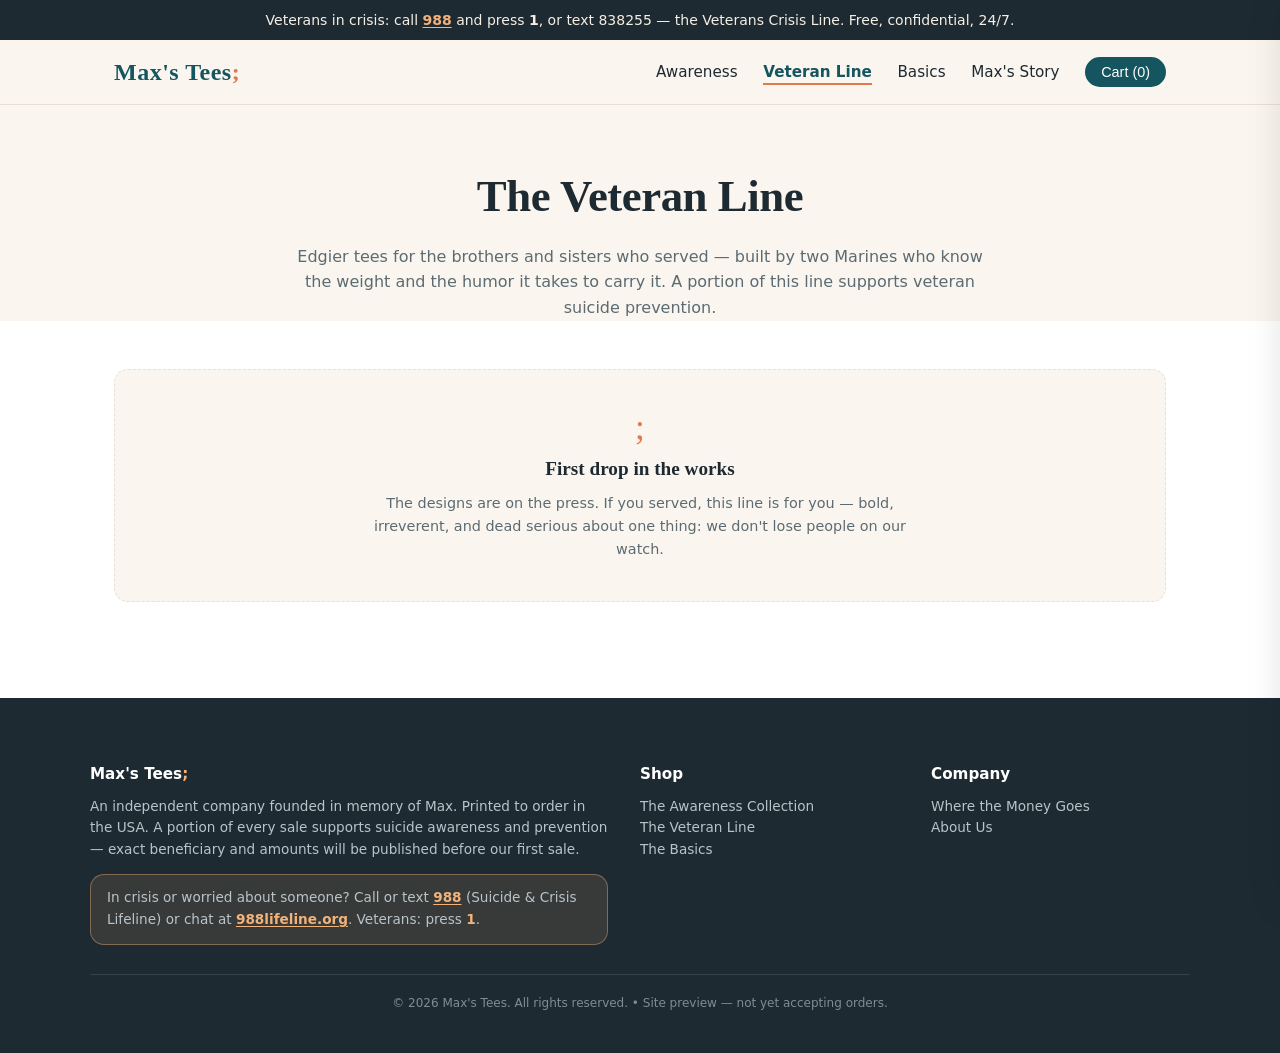
==== veteran-line.html @ 777517b8 "Multi-page restructure: home + three collection pages, shared CSS/JS, persistent cart Co-Authored-By" ====
<!DOCTYPE html>
<html lang="en">
<head>
<meta charset="UTF-8">
<meta name="viewport" content="width=device-width, initial-scale=1.0">
<title>The Veteran Line — Max's Tees</title>
<meta name="description" content="The Veteran Line — edgier tees for those who served, from two Marines. A portion supports veteran suicide prevention.">
<meta name="robots" content="noindex"><!-- remove at launch -->
<link rel="stylesheet" href="assets/style.css">
</head>
<body>

<div class="crisis">Veterans in crisis: call <a href="tel:988">988</a> and press <b>1</b>, or text 838255 — the Veterans Crisis Line. Free, confidential, 24/7.</div>

<header>
  <div class="nav">
    <a class="brand" href="index.html">Max's Tees<span class="semi">;</span></a>
    <nav>
      <ul>
        <li><a href="awareness.html">Awareness</a></li>
        <li><a href="veteran-line.html" aria-current="page">Veteran Line</a></li>
        <li><a href="basics.html">Basics</a></li>
        <li class="hidesm"><a href="index.html#story">Max's Story</a></li>
        <li><button class="cartbtn" onclick="toggleDrawer()">Cart (<span id="cartCount">0</span>)</button></li>
      </ul>
    </nav>
  </div>
</header>

<main>
  <div class="pagehead">
    <h1>The Veteran Line</h1>
    <p>Edgier tees for the brothers and sisters who served — built by two Marines who know the weight and the humor it takes to carry it. A portion of this line supports veteran suicide prevention.</p>
  </div>

  <section class="band white" style="padding-top:3rem">
    <div class="wrap">
      <div class="comingsoon">
        <div class="semi">;</div>
        <h4>First drop in the works</h4>
        <p>The designs are on the press. If you served, this line is for you — bold, irreverent, and dead serious about one thing: we don't lose people on our watch.</p>
      </div>
    </div>
  </section>
</main>

<footer>
  <div class="fwrap">
    <div>
      <h4>Max's Tees<span class="semi">;</span></h4>
      <p>An independent company founded in memory of Max. Printed to order in the USA. A portion of every sale supports suicide awareness and prevention — exact beneficiary and amounts will be published before our first sale.</p>
      <div class="f988">In crisis or worried about someone? Call or text <a href="tel:988">988</a> (Suicide &amp; Crisis Lifeline) or chat at <a href="https://988lifeline.org">988lifeline.org</a>. Veterans: press <b>1</b>.</div>
    </div>
    <div>
      <h4>Shop</h4>
      <p><a href="awareness.html">The Awareness Collection</a></p>
      <p><a href="veteran-line.html">The Veteran Line</a></p>
      <p><a href="basics.html">The Basics</a></p>
    </div>
    <div>
      <h4>Company</h4>
      <p><a href="index.html#mission">Where the Money Goes</a></p>
      <p><a href="index.html#story">About Us</a></p>
    </div>
  </div>
  <div class="copyright">&copy; 2026 Max's Tees. All rights reserved. &bull; Site preview — not yet accepting orders.</div>
</footer>

<div class="scrim" id="scrim" onclick="toggleDrawer()"></div>
<div class="drawer" id="drawer">
  <div class="dhead"><strong>Your Cart</strong><button class="dclose" onclick="toggleDrawer()">&times;</button></div>
  <div class="ditems" id="ditems"><div class="dempty">Your cart is empty — go find a shirt that says something.</div></div>
  <div class="dfoot">
    <div class="subtotal"><span>Subtotal</span><span id="subtotal">$0</span></div>
    <button class="checkout" onclick="toast('Checkout opens at launch — thanks for previewing Max\'s Tees')">Checkout</button>
    <div class="dnote">Preview mode: ordering goes live at launch.</div>
  </div>
</div>

<div class="toast" id="toast"></div>
<script src="assets/site.js"></script>
</body>
</html>
---- assets/style.css ----
:root{
    --cream:#FAF6EF; --cream-deep:#F1EBDF; --ink:#1E2A32; --teal:#14555F;
    --teal-tint:#EAF1F0; --teal-dark:#0E434C; --orange:#E07A4A; --orange-dark:#C96636;
    --card:#FFFFFF; --muted:#5C6B72; --body:#3C4A52; --hairline:#E8E0D2;
    --radius:14px; --radius-pill:999px;
  }
  *{margin:0;padding:0;box-sizing:border-box}
  html{scroll-behavior:smooth}
  body{font-family:"Segoe UI",system-ui,-apple-system,sans-serif;background:var(--cream);color:var(--ink);line-height:1.6}
  h1,h2,h3,.brand{font-family:Georgia,"Times New Roman",serif}
  section{scroll-margin-top:5.5rem}
  .wrap{max-width:1100px;margin:0 auto;padding:0 1.5rem}
  a:focus-visible,button:focus-visible{outline:2px solid var(--teal);outline-offset:3px;border-radius:4px}
  @media(prefers-reduced-motion:reduce){*{transition:none!important;animation:none!important}html{scroll-behavior:auto}}

  .crisis{background:var(--ink);color:#F5EFE4;text-align:center;font-size:.875rem;padding:.55rem 1rem}
  .crisis a{color:#F2B279;font-weight:700;text-decoration:underline;text-underline-offset:2px}

  header{position:sticky;top:0;z-index:50;background:rgba(250,246,239,.92);backdrop-filter:blur(8px);border-bottom:1px solid var(--hairline)}
  .nav{max-width:1100px;margin:0 auto;display:flex;align-items:center;justify-content:space-between;padding:.8rem 1.5rem}
  .brand{font-size:1.5rem;font-weight:700;color:var(--teal);text-decoration:none;letter-spacing:.5px}
  .brand .semi{color:var(--orange);font-weight:900}
  nav ul{display:flex;gap:1.6rem;list-style:none;align-items:center}
  nav a{color:var(--ink);text-decoration:none;font-size:.95rem}
  nav a:hover{color:var(--teal)}
  .cartbtn{background:var(--teal);color:#fff;border:none;border-radius:var(--radius-pill);padding:.45rem 1rem;font-size:.9rem;cursor:pointer;transition:background .2s ease}
  .cartbtn:hover{background:var(--teal-dark)}

  .hero{max-width:1100px;margin:0 auto;padding:5.5rem 1.5rem 4.5rem;display:grid;grid-template-columns:1.2fr 1fr;gap:3rem;align-items:center}
  .kicker{display:inline-block;color:var(--teal);font-size:.8rem;letter-spacing:.12em;text-transform:uppercase;font-weight:600;margin-bottom:1rem}
  .hero h1{font-size:clamp(2.8rem,5.5vw,4rem);line-height:1.08;letter-spacing:-.015em;font-weight:400;margin-bottom:1.4rem}
  .hero h1 em{font-style:normal;border-bottom:3px solid var(--orange)}
  .hero p{color:var(--body);font-size:1.1rem;max-width:34rem;margin-bottom:2rem}
  .ctarow{display:flex;gap:.8rem;flex-wrap:wrap}
  .cta{display:inline-block;background:var(--orange);color:#fff;text-decoration:none;padding:.8rem 1.7rem;border-radius:var(--radius-pill);font-weight:600;transition:background .2s ease,transform .2s ease,box-shadow .2s ease}
  .cta:hover{background:var(--orange-dark);transform:translateY(-1px);box-shadow:0 6px 16px rgba(224,122,74,.35)}
  .cta.ghost{background:transparent;color:var(--teal);border:1.5px solid var(--teal);font-weight:600}
  .cta.ghost:hover{background:var(--teal-tint);box-shadow:none}
  .founders{border-top:1px solid var(--hairline);padding-top:1.2rem;margin-top:2rem;max-width:34rem}
  .founders .vf{display:block;font-size:.75rem;letter-spacing:.12em;text-transform:uppercase;font-weight:700;color:var(--teal);margin-bottom:.2rem}
  .founders span:last-child{font-size:.9rem;color:var(--muted)}

  .herostage{position:relative;text-align:center;padding:2rem 0}
  .herostage .halo{position:absolute;inset:0;margin:auto;width:min(340px,90%);aspect-ratio:1;border-radius:50%;background:radial-gradient(circle,var(--teal-tint) 0%,rgba(234,241,240,0) 70%)}
  .herostage .halo::after{content:";";position:absolute;font-family:Georgia,serif;font-size:22rem;color:rgba(20,85,95,.06);top:-4rem;right:-2rem;line-height:1}
  .herostage img{position:relative;width:100%;max-width:340px;filter:drop-shadow(0 20px 18px rgba(30,42,50,.18))}
  .herostage .cap{position:relative;font-size:.85rem;color:var(--muted);margin-top:1rem}
  .herostage .cap b{color:var(--ink)}

  .band{padding:6rem 0}
  .band.white{background:#FFFFFF}
  .band.teal{background:var(--teal);color:#F2F7F6}
  .sechead{text-align:center;margin-bottom:3.5rem}
  .sechead h2{font-size:clamp(1.9rem,3vw,2.6rem);letter-spacing:-.01em;color:var(--ink)}
  .sechead p{color:var(--muted);max-width:40rem;margin:.6rem auto 0}
  .band.teal .sechead h2{color:#fff}
  .band.teal .sechead p{color:#CDE0DE;font-family:Georgia,serif;font-style:italic;font-size:1.15rem}

  .grid{display:grid;grid-template-columns:repeat(3,1fr);gap:2.5rem}
  .product{background:var(--card);border-radius:var(--radius);overflow:hidden;border:1px solid var(--hairline);box-shadow:0 1px 3px rgba(30,42,50,.05);display:flex;flex-direction:column;transition:box-shadow .3s ease,border-color .3s ease}
  .product:hover{border-color:#D8CFBC;box-shadow:0 12px 32px rgba(30,42,50,.10)}
  .art{position:relative;background:#fff;aspect-ratio:1/1;overflow:hidden;border-bottom:1px solid var(--hairline)}
  .art img{width:100%;height:100%;object-fit:cover;transition:transform .35s ease}
  .product:hover .art img{transform:scale(1.05)}
  .give{position:absolute;top:.9rem;left:.9rem;background:rgba(255,255,255,.85);backdrop-filter:blur(4px);padding:.25rem .7rem;border-radius:var(--radius-pill);font-size:.7rem;color:var(--teal);letter-spacing:.12em;text-transform:uppercase;font-weight:600}
  .pbody{padding:1.4rem 1.5rem 1.6rem;display:flex;flex-direction:column;gap:.6rem;flex:1}
  .pname{font-family:Georgia,serif;font-weight:700;font-size:1.15rem}
  .pdesc{font-size:.85rem;line-height:1.5;color:var(--muted);flex:1}
  .prow{display:flex;align-items:center;justify-content:space-between;margin-top:.5rem}
  .price{font-weight:600;color:var(--ink);font-size:1rem;font-variant-numeric:tabular-nums}
  .add{background:none;color:var(--ink);border:1.5px solid var(--ink);border-radius:var(--radius-pill);padding:.45rem 1.1rem;cursor:pointer;font-size:.85rem;font-weight:600;transition:all .2s ease}
  .add:hover{background:var(--ink);color:#fff}

  .catpills{display:flex;gap:.7rem;justify-content:center;flex-wrap:wrap;margin:-2rem 0 3rem}
  .catpills a{border:1.5px solid var(--hairline);border-radius:var(--radius-pill);padding:.45rem 1.2rem;text-decoration:none;color:var(--ink);font-size:.9rem;font-weight:600;transition:all .2s ease}
  .catpills a:hover{border-color:var(--teal);color:var(--teal);background:var(--teal-tint)}
  .colhead{margin:4rem 0 1.8rem;scroll-margin-top:6rem}
  .colhead:first-of-type{margin-top:0}
  .colhead h3{font-family:Georgia,serif;font-size:1.6rem;color:var(--ink)}
  .colhead p{color:var(--muted);font-size:.95rem;margin-top:.2rem;max-width:44rem}
  .comingsoon{border:1.5px dashed var(--hairline);border-radius:var(--radius);padding:2.5rem 2rem;text-align:center;background:var(--cream)}
  .comingsoon .semi{font-family:Georgia,serif;font-size:2.2rem;color:var(--orange);line-height:1}
  .comingsoon h4{font-family:Georgia,serif;font-size:1.2rem;margin:.6rem 0 .4rem}
  .comingsoon p{color:var(--muted);font-size:.9rem;max-width:34rem;margin:0 auto}
  .stats{display:grid;grid-template-columns:repeat(3,1fr);gap:1.5rem;text-align:center;margin-bottom:3.5rem}
  .stat .num{font-family:Georgia,serif;font-size:2.6rem;color:#F2B279;line-height:1.1}
  .stat .lab{font-size:.85rem;color:#CDE0DE;max-width:16rem;margin:.4rem auto 0}
  .mcards{display:grid;grid-template-columns:repeat(auto-fit,minmax(240px,1fr));gap:1.5rem}
  .mcard{background:rgba(255,255,255,.08);border:1px solid rgba(255,255,255,.12);border-radius:var(--radius);padding:1.8rem}
  .mcard h3{font-family:Georgia,serif;font-size:1.15rem;margin-bottom:.6rem;color:#fff}
  .mcard h3::before{content:"; ";color:#F2B279}
  .mcard p{font-size:.9rem;color:#DCE9E7}

  .story{display:grid;grid-template-columns:1fr 1.4fr;gap:3rem;align-items:center}
  .memorial{text-align:center}
  .memorial .semiBig{font-size:9rem;color:var(--orange);font-family:Georgia,serif;line-height:.9}
  .memorial p{font-family:Georgia,serif;font-style:italic;font-size:1.05rem;color:var(--ink);max-width:16rem;margin:1.2rem auto 0;border-top:1px solid var(--hairline);padding-top:1.2rem}
  .story h2{color:var(--ink);font-size:clamp(1.8rem,2.6vw,2.4rem);letter-spacing:-.01em;margin-bottom:1.2rem}
  .story p{color:var(--body);font-size:1.05rem;line-height:1.75;max-width:56ch;margin-bottom:1rem}
  .story p.lede{font-size:1.15rem}
  .story .sig{font-family:Georgia,serif;font-style:italic;color:var(--teal)}

  footer{background:var(--ink);color:#B9C4C9;padding:4rem 1.5rem 2.5rem}
  .fwrap{max-width:1100px;margin:0 auto;display:grid;grid-template-columns:2fr 1fr 1fr;gap:2rem}
  footer h4{color:#fff;margin-bottom:.6rem;font-size:.95rem}
  footer h4 .semi{color:#F2B279}
  footer p,footer a{font-size:.85rem;color:#B9C4C9;text-decoration:none}
  footer a:hover{color:#fff}
  .f988{background:rgba(242,178,121,.12);border:1px solid rgba(242,178,121,.4);border-radius:var(--radius);padding:.8rem 1rem;margin-top:.8rem;font-size:.85rem}
  .f988 b{color:#F2B279}
  .f988 a{color:#F2B279;font-weight:700;text-decoration:underline;text-underline-offset:2px}
  .copyright{max-width:1100px;margin:1.8rem auto 0;padding-top:1.2rem;border-top:1px solid #33424B;font-size:.75rem;color:#7E8D94;text-align:center}

  .scrim{position:fixed;inset:0;background:rgba(30,42,50,.35);opacity:0;pointer-events:none;transition:opacity .25s ease;z-index:90}
  .scrim.show{opacity:1;pointer-events:auto}
  .drawer{position:fixed;top:0;right:-380px;width:360px;max-width:92vw;height:100vh;background:#fff;box-shadow:-10px 0 40px rgba(0,0,0,.18);z-index:100;transition:right .25s ease;display:flex;flex-direction:column}
  .drawer.open{right:0}
  .dhead{display:flex;justify-content:space-between;align-items:center;padding:1rem 1.5rem;border-bottom:1px solid #EEE}
  .dclose{background:none;border:none;font-size:1.3rem;cursor:pointer;color:var(--muted)}
  .ditems{flex:1;overflow-y:auto;padding:1rem 1.5rem}
  .ditem{display:flex;justify-content:space-between;gap:.6rem;padding:.6rem 0;border-bottom:1px dashed var(--hairline);font-size:.9rem}
  .ditem .qty{color:var(--muted)}
  .dempty{color:var(--muted);font-size:.9rem;text-align:center;margin-top:2rem}
  .dfoot{padding:1rem 1.5rem;border-top:1px solid #EEE}
  .subtotal{display:flex;justify-content:space-between;font-weight:700;margin-bottom:.8rem;font-variant-numeric:tabular-nums}
  .checkout{width:100%;background:var(--orange);color:#fff;border:none;border-radius:var(--radius-pill);padding:.8rem;font-weight:600;cursor:pointer;transition:background .2s ease}
  .checkout:hover{background:var(--orange-dark)}
  .dnote{font-size:.75rem;color:var(--muted);text-align:center;margin-top:.6rem}

  .toast{position:fixed;bottom:1.5rem;left:50%;transform:translateX(-50%) translateY(20px);background:var(--ink);color:#fff;padding:.7rem 1.4rem;border-radius:var(--radius-pill);font-size:.9rem;opacity:0;pointer-events:none;transition:all .25s ease;z-index:120}
  .toast.show{opacity:1;transform:translateX(-50%) translateY(0)}

  @media(max-width:900px){
    .grid{grid-template-columns:repeat(2,1fr);gap:1.5rem}
  }
  @media(max-width:820px){
    .hero{grid-template-columns:1fr;padding-top:3rem;gap:2rem}
    .story{grid-template-columns:1fr}
    .memorial .semiBig{font-size:6rem}
    .fwrap{grid-template-columns:1fr}
    .stats{grid-template-columns:1fr;gap:1rem}
    nav ul{gap:1rem}
    nav ul li.hidesm{display:none}
    .band{padding:4rem 0}
  }
  @media(max-width:560px){
    .grid{grid-template-columns:1fr}
  }

  /* multi-page additions */
  nav a[aria-current="page"]{color:var(--teal);font-weight:700;border-bottom:2px solid var(--orange);padding-bottom:2px}
  .cattiles{display:grid;grid-template-columns:repeat(3,1fr);gap:2rem}
  .cattile{display:block;background:#fff;border:1px solid var(--hairline);border-radius:var(--radius);overflow:hidden;text-decoration:none;color:var(--ink);box-shadow:0 1px 3px rgba(30,42,50,.05);transition:box-shadow .3s ease,border-color .3s ease}
  .cattile:hover{border-color:#D8CFBC;box-shadow:0 12px 32px rgba(30,42,50,.10)}
  .cattile img{width:100%;aspect-ratio:1;object-fit:cover;transition:transform .35s ease}
  .cattile:hover img{transform:scale(1.04)}
  .ct-body{padding:1.2rem 1.4rem 1.5rem}
  .ct-body h3{font-family:Georgia,serif;font-size:1.3rem}
  .ct-body p{color:var(--muted);font-size:.9rem;margin:.3rem 0 .8rem}
  .ct-body span{color:var(--teal);font-weight:600;font-size:.9rem}
  .pagehead{max-width:1100px;margin:0 auto;padding:3.5rem 1.5rem 0;text-align:center}
  .pagehead h1{font-size:clamp(2rem,3.5vw,2.8rem);letter-spacing:-.01em;color:var(--ink)}
  .pagehead p{color:var(--muted);max-width:44rem;margin:.7rem auto 0}
  @media(max-width:820px){.cattiles{grid-template-columns:1fr}}
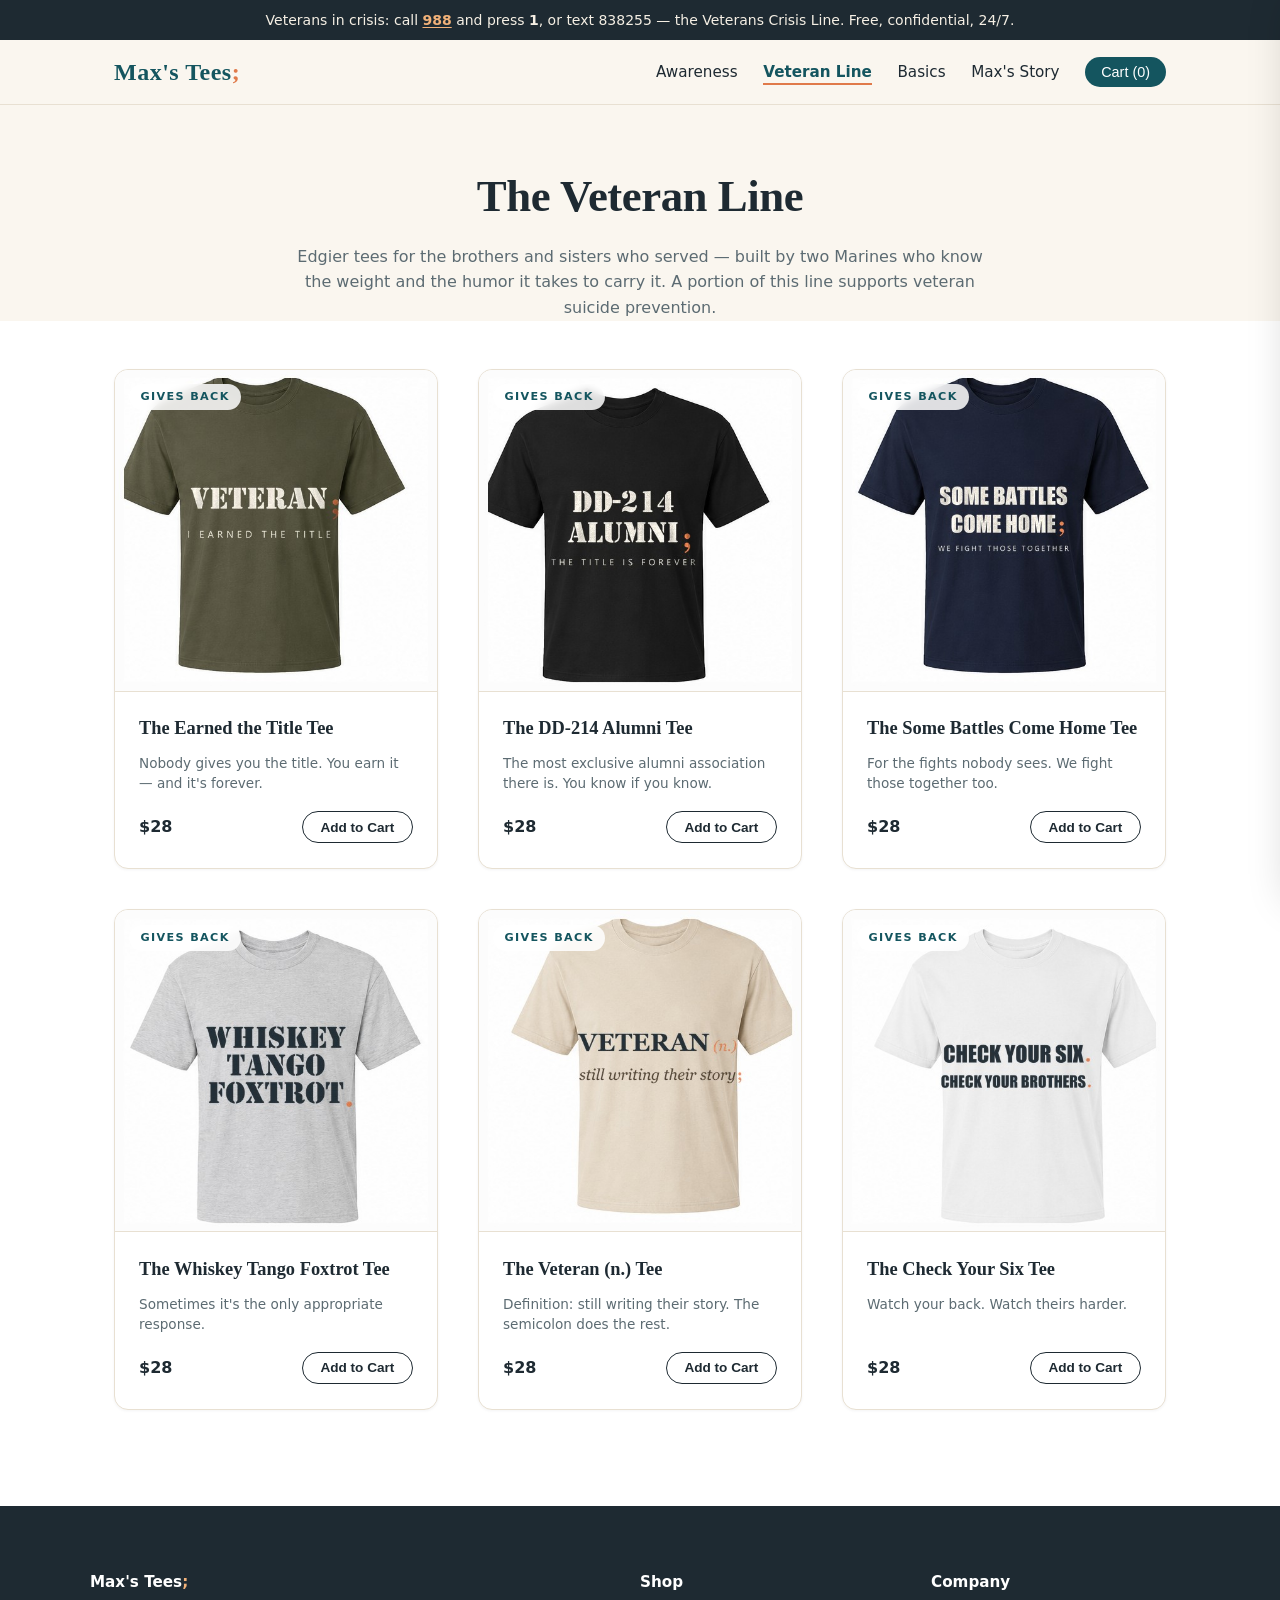
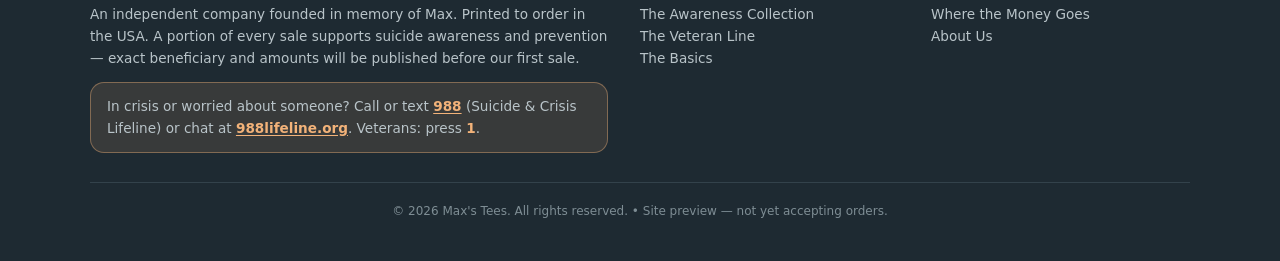
==== commit 2c11356c: "Veteran Line first drop: six placeholder mockups (VetFriends-informed themes) on Jeff's blank shirts" ====
--- a/veteran-line.html
+++ b/veteran-line.html
@@ -35,10 +35,62 @@
 
   <section class="band white" style="padding-top:3rem">
     <div class="wrap">
-      <div class="comingsoon">
-        <div class="semi">;</div>
-        <h4>First drop in the works</h4>
-        <p>The designs are on the press. If you served, this line is for you — bold, irreverent, and dead serious about one thing: we don't lose people on our watch.</p>
+      <div class="grid">
+
+        <div class="product">
+          <div class="art"><span class="give">Gives back</span><img src="img/vet-earned-title.jpg" alt="Military green tee with VETERAN; in stencil and I EARNED THE TITLE beneath"></div>
+          <div class="pbody">
+            <div class="pname">The Earned the Title Tee</div>
+            <div class="pdesc">Nobody gives you the title. You earn it — and it's forever.</div>
+            <div class="prow"><span class="price">$28</span><button class="add" onclick="addToCart('The Earned the Title Tee',28)">Add to Cart</button></div>
+          </div>
+        </div>
+
+        <div class="product">
+          <div class="art"><span class="give">Gives back</span><img src="img/vet-dd214.jpg" alt="Black tee with DD-214 ALUMNI; in stencil and THE TITLE IS FOREVER beneath"></div>
+          <div class="pbody">
+            <div class="pname">The DD-214 Alumni Tee</div>
+            <div class="pdesc">The most exclusive alumni association there is. You know if you know.</div>
+            <div class="prow"><span class="price">$28</span><button class="add" onclick="addToCart('The DD-214 Alumni Tee',28)">Add to Cart</button></div>
+          </div>
+        </div>
+
+        <div class="product">
+          <div class="art"><span class="give">Gives back</span><img src="img/vet-battles-home.jpg" alt="Navy tee with SOME BATTLES COME HOME; and WE FIGHT THOSE TOGETHER beneath"></div>
+          <div class="pbody">
+            <div class="pname">The Some Battles Come Home Tee</div>
+            <div class="pdesc">For the fights nobody sees. We fight those together too.</div>
+            <div class="prow"><span class="price">$28</span><button class="add" onclick="addToCart('The Some Battles Come Home Tee',28)">Add to Cart</button></div>
+          </div>
+        </div>
+
+        <div class="product">
+          <div class="art"><span class="give">Gives back</span><img src="img/vet-wtf.jpg" alt="Heather gray tee with WHISKEY TANGO FOXTROT stacked in stencil"></div>
+          <div class="pbody">
+            <div class="pname">The Whiskey Tango Foxtrot Tee</div>
+            <div class="pdesc">Sometimes it's the only appropriate response.</div>
+            <div class="prow"><span class="price">$28</span><button class="add" onclick="addToCart('The Whiskey Tango Foxtrot Tee',28)">Add to Cart</button></div>
+          </div>
+        </div>
+
+        <div class="product">
+          <div class="art"><span class="give">Gives back</span><img src="img/vet-definition.jpg" alt="Sand tee with VETERAN (n.) and still writing their story; in serif"></div>
+          <div class="pbody">
+            <div class="pname">The Veteran (n.) Tee</div>
+            <div class="pdesc">Definition: still writing their story. The semicolon does the rest.</div>
+            <div class="prow"><span class="price">$28</span><button class="add" onclick="addToCart('The Veteran (n.) Tee',28)">Add to Cart</button></div>
+          </div>
+        </div>
+
+        <div class="product">
+          <div class="art"><span class="give">Gives back</span><img src="img/vet-check-your-six.jpg" alt="White tee with CHECK YOUR SIX. CHECK YOUR BROTHERS. in bold"></div>
+          <div class="pbody">
+            <div class="pname">The Check Your Six Tee</div>
+            <div class="pdesc">Watch your back. Watch theirs harder.</div>
+            <div class="prow"><span class="price">$28</span><button class="add" onclick="addToCart('The Check Your Six Tee',28)">Add to Cart</button></div>
+          </div>
+        </div>
+
       </div>
     </div>
   </section>
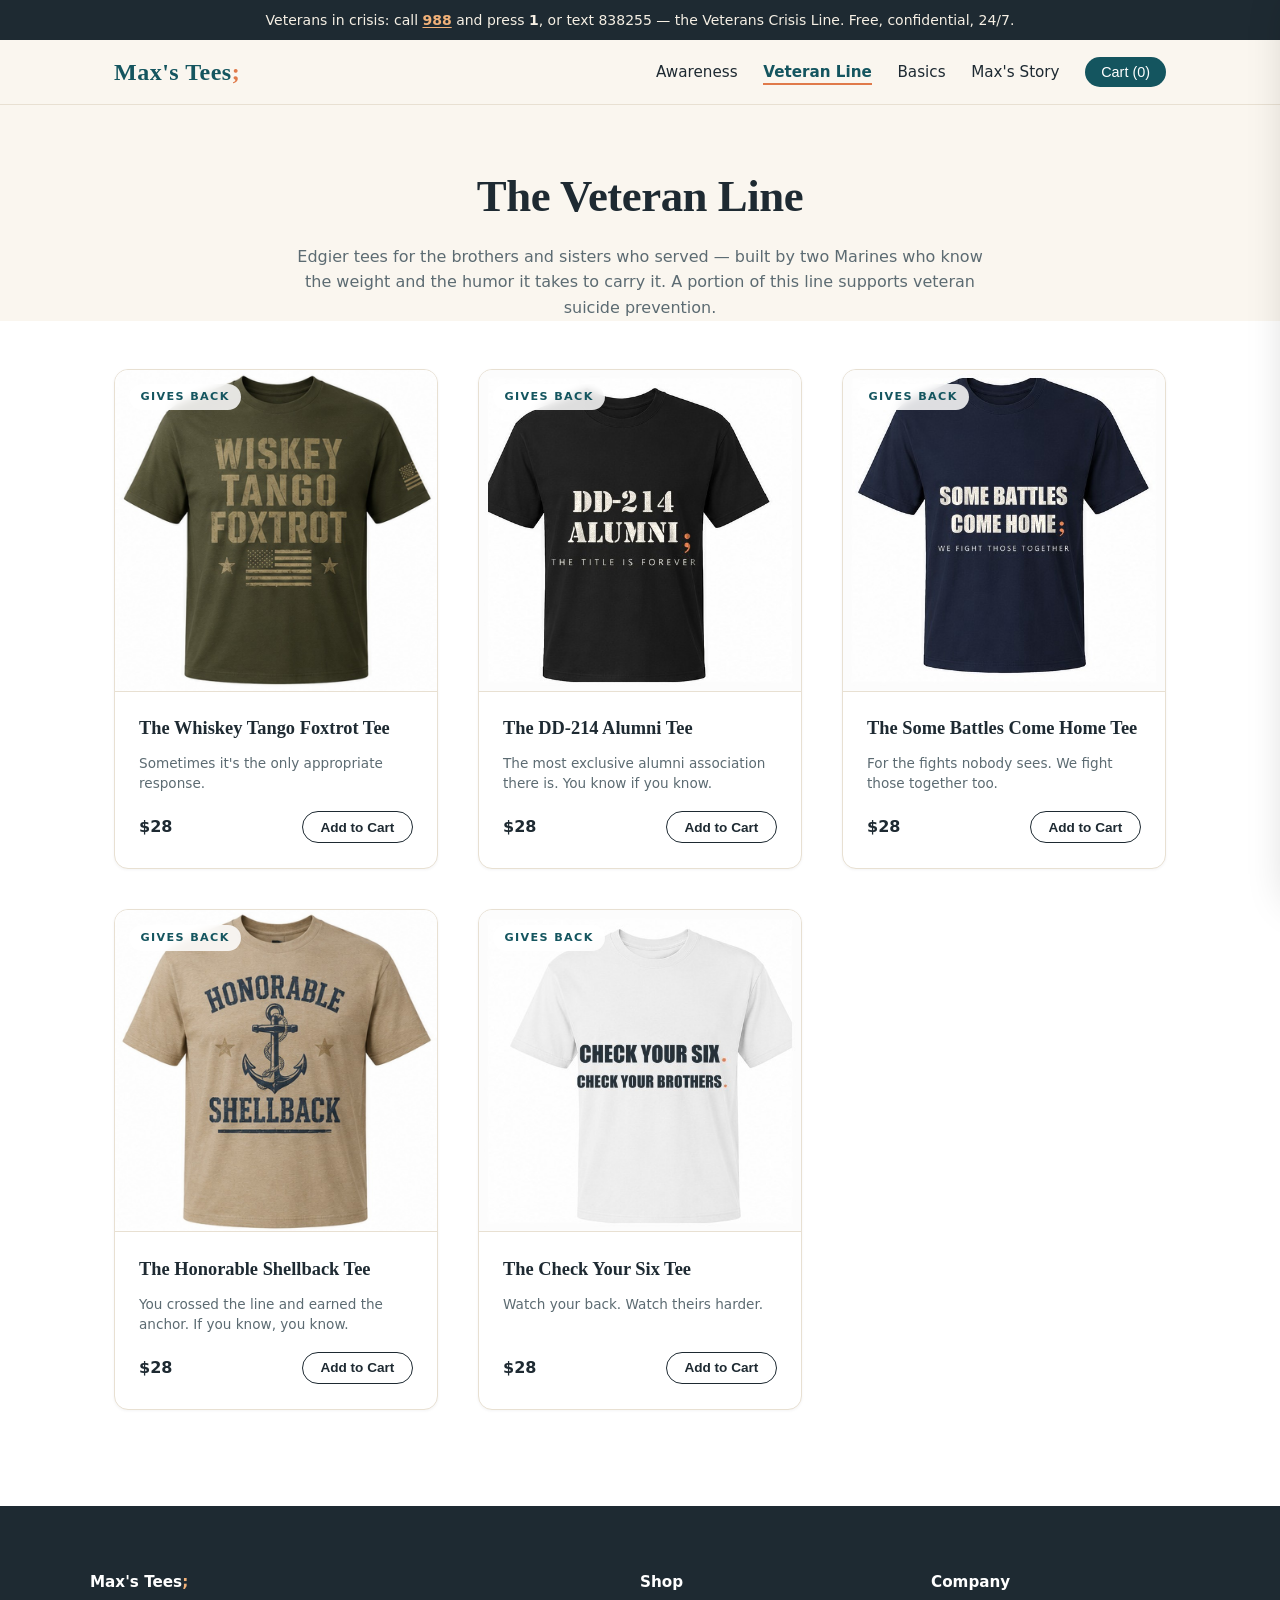
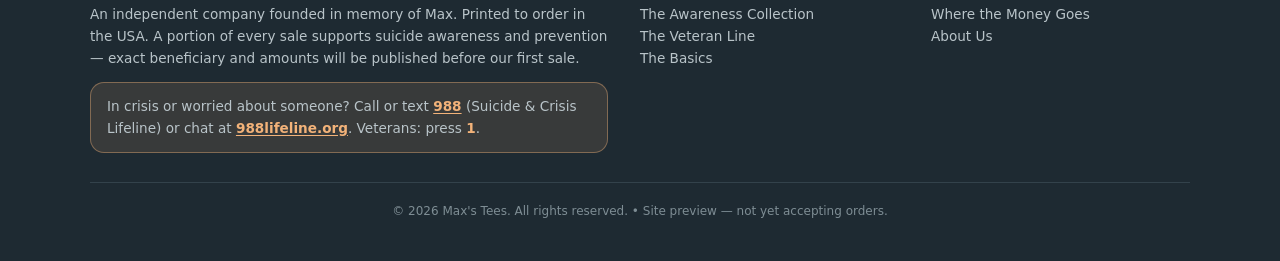
==== commit 01677c5d: "Veteran Line: Jeff's WTF art replaces Earned the Title (gray WTF retired), Shellback replaces Vetera" ====
--- a/veteran-line.html
+++ b/veteran-line.html
@@ -38,11 +38,11 @@
       <div class="grid">
 
         <div class="product">
-          <div class="art"><span class="give">Gives back</span><img src="img/vet-earned-title.jpg" alt="Military green tee with VETERAN; in stencil and I EARNED THE TITLE beneath"></div>
+          <div class="art"><span class="give">Gives back</span><img src="img/vet-wtf.jpg" alt="Military green tee with WHISKEY TANGO FOXTROT in stencil over an American flag with stars, flag on sleeve"></div>
           <div class="pbody">
-            <div class="pname">The Earned the Title Tee</div>
-            <div class="pdesc">Nobody gives you the title. You earn it — and it's forever.</div>
-            <div class="prow"><span class="price">$28</span><button class="add" onclick="addToCart('The Earned the Title Tee',28)">Add to Cart</button></div>
+            <div class="pname">The Whiskey Tango Foxtrot Tee</div>
+            <div class="pdesc">Sometimes it's the only appropriate response.</div>
+            <div class="prow"><span class="price">$28</span><button class="add" onclick="addToCart('The Whiskey Tango Foxtrot Tee',28)">Add to Cart</button></div>
           </div>
         </div>
 
@@ -65,20 +65,11 @@
         </div>
 
         <div class="product">
-          <div class="art"><span class="give">Gives back</span><img src="img/vet-wtf.jpg" alt="Heather gray tee with WHISKEY TANGO FOXTROT stacked in stencil"></div>
+          <div class="art"><span class="give">Gives back</span><img src="img/vet-shellback.jpg" alt="Sand tee with HONORABLE SHELLBACK in vintage lettering around an anchor and sea serpent"></div>
           <div class="pbody">
-            <div class="pname">The Whiskey Tango Foxtrot Tee</div>
-            <div class="pdesc">Sometimes it's the only appropriate response.</div>
-            <div class="prow"><span class="price">$28</span><button class="add" onclick="addToCart('The Whiskey Tango Foxtrot Tee',28)">Add to Cart</button></div>
-          </div>
-        </div>
-
-        <div class="product">
-          <div class="art"><span class="give">Gives back</span><img src="img/vet-definition.jpg" alt="Sand tee with VETERAN (n.) and still writing their story; in serif"></div>
-          <div class="pbody">
-            <div class="pname">The Veteran (n.) Tee</div>
-            <div class="pdesc">Definition: still writing their story. The semicolon does the rest.</div>
-            <div class="prow"><span class="price">$28</span><button class="add" onclick="addToCart('The Veteran (n.) Tee',28)">Add to Cart</button></div>
+            <div class="pname">The Honorable Shellback Tee</div>
+            <div class="pdesc">You crossed the line and earned the anchor. If you know, you know.</div>
+            <div class="prow"><span class="price">$28</span><button class="add" onclick="addToCart('The Honorable Shellback Tee',28)">Add to Cart</button></div>
           </div>
         </div>
 
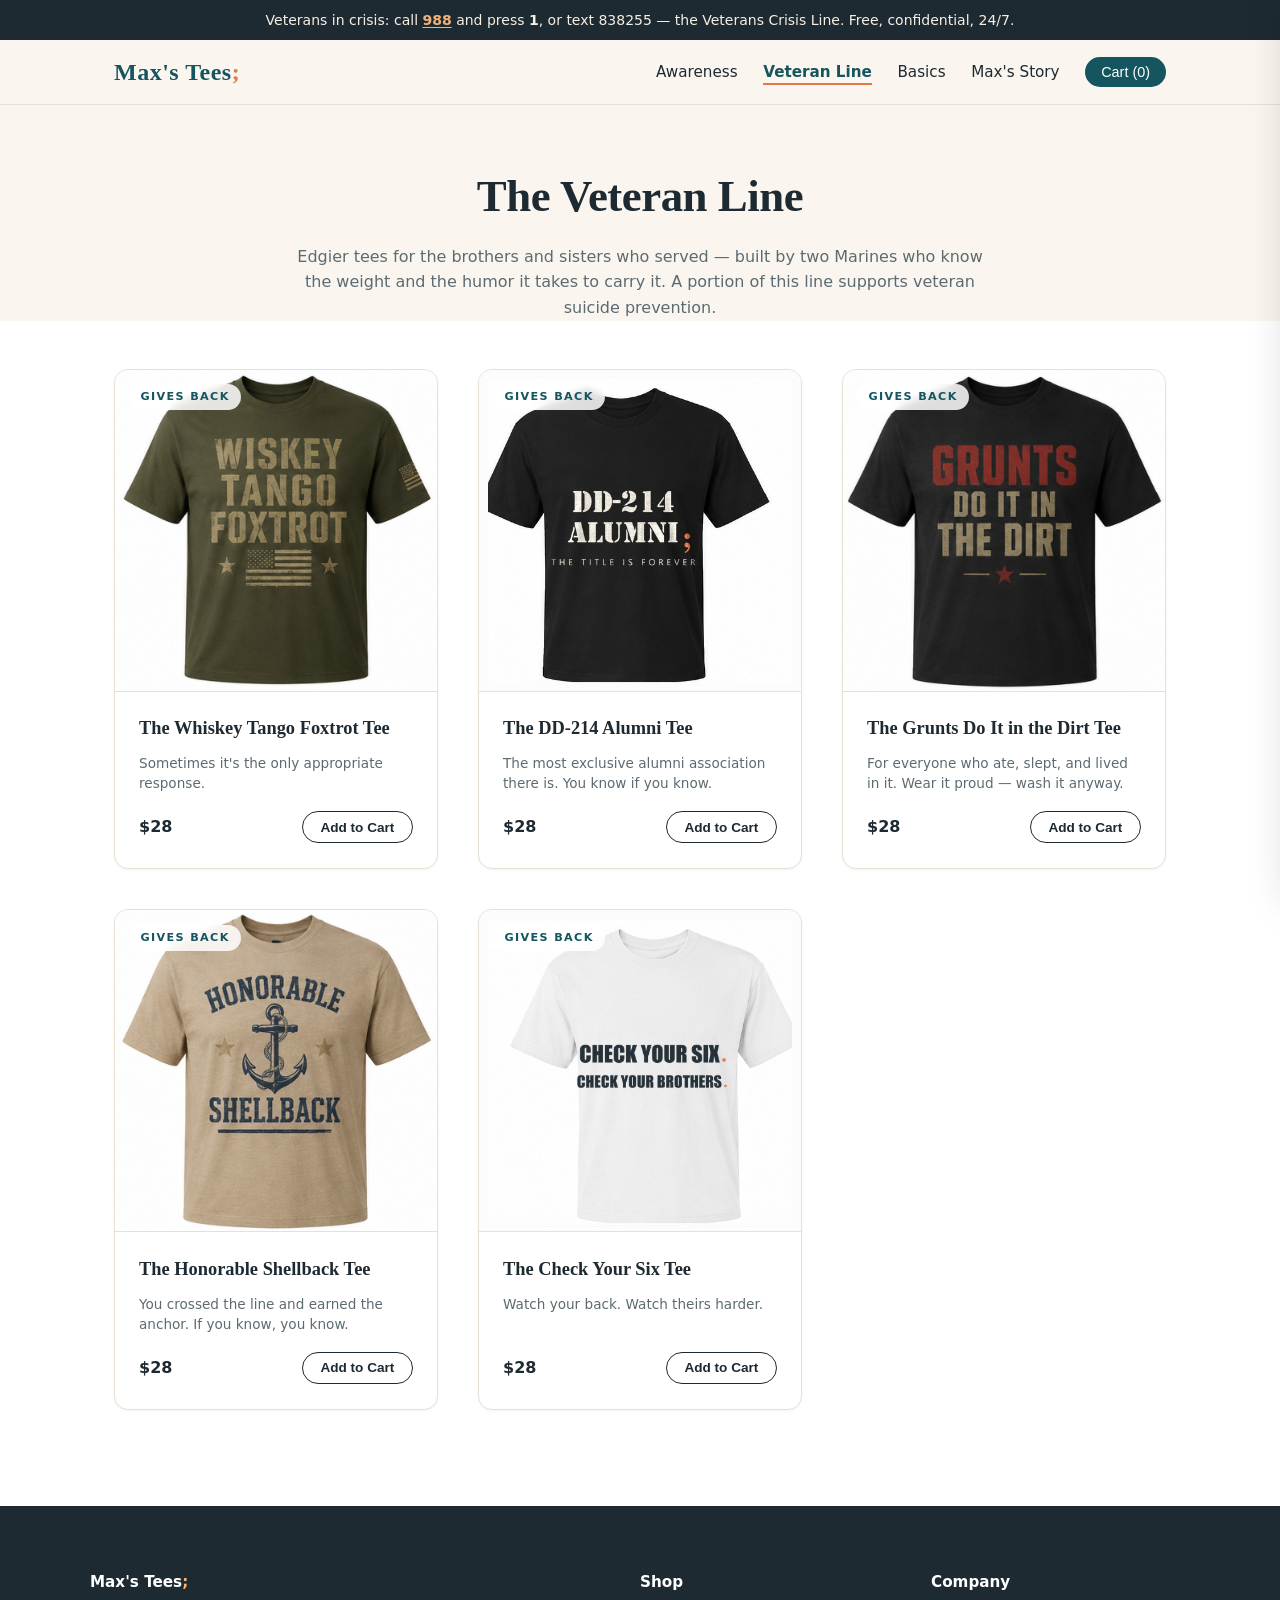
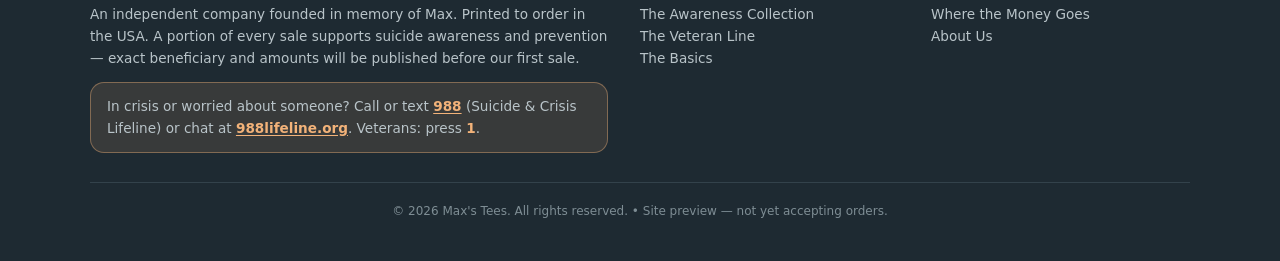
==== commit 46163da8: "Veteran Line: Jeff's Grunts art replaces Some Battles Come Home Co-Authored-By: Claude Fable 5 <nore" ====
--- a/veteran-line.html
+++ b/veteran-line.html
@@ -56,11 +56,11 @@
         </div>
 
         <div class="product">
-          <div class="art"><span class="give">Gives back</span><img src="img/vet-battles-home.jpg" alt="Navy tee with SOME BATTLES COME HOME; and WE FIGHT THOSE TOGETHER beneath"></div>
+          <div class="art"><span class="give">Gives back</span><img src="img/vet-grunts.jpg" alt="Black tee with GRUNTS DO IT IN THE DIRT in red and tan block letters with a star"></div>
           <div class="pbody">
-            <div class="pname">The Some Battles Come Home Tee</div>
-            <div class="pdesc">For the fights nobody sees. We fight those together too.</div>
-            <div class="prow"><span class="price">$28</span><button class="add" onclick="addToCart('The Some Battles Come Home Tee',28)">Add to Cart</button></div>
+            <div class="pname">The Grunts Do It in the Dirt Tee</div>
+            <div class="pdesc">For everyone who ate, slept, and lived in it. Wear it proud — wash it anyway.</div>
+            <div class="prow"><span class="price">$28</span><button class="add" onclick="addToCart('The Grunts Do It in the Dirt Tee',28)">Add to Cart</button></div>
           </div>
         </div>
 
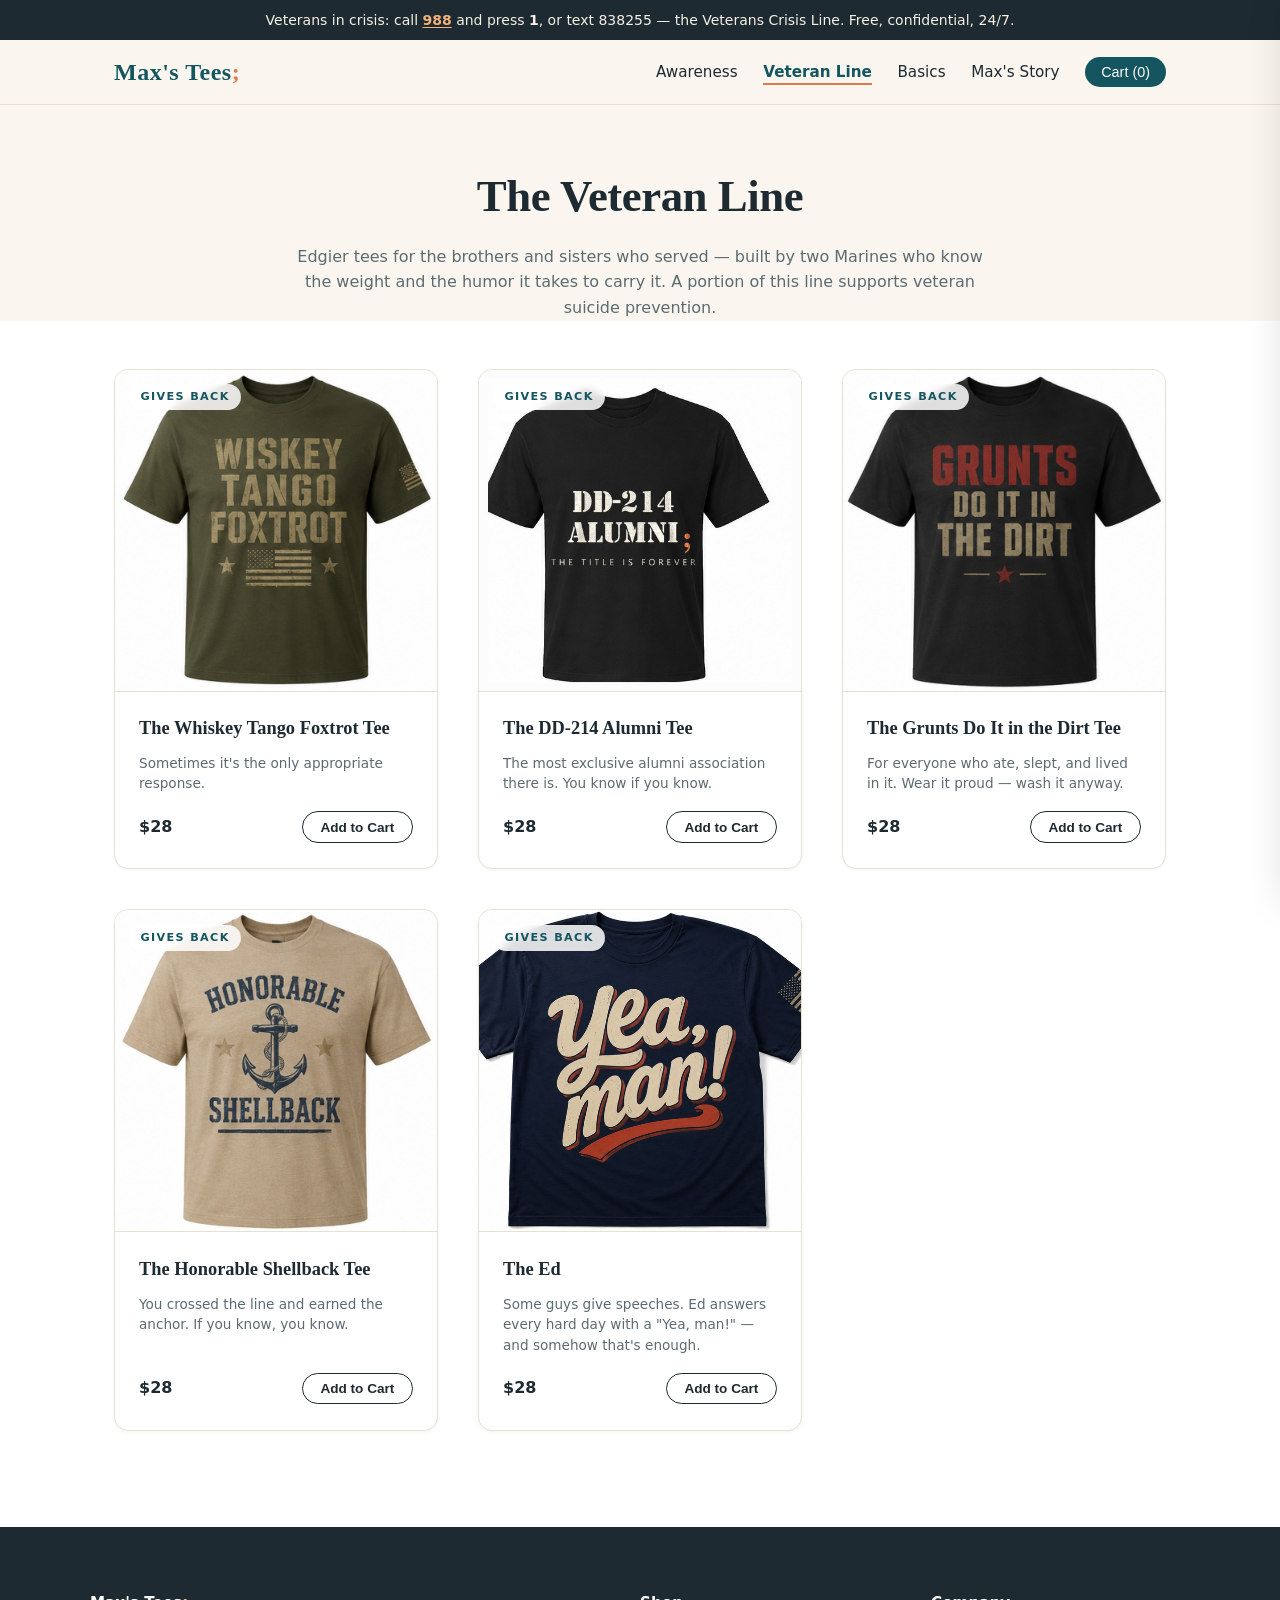
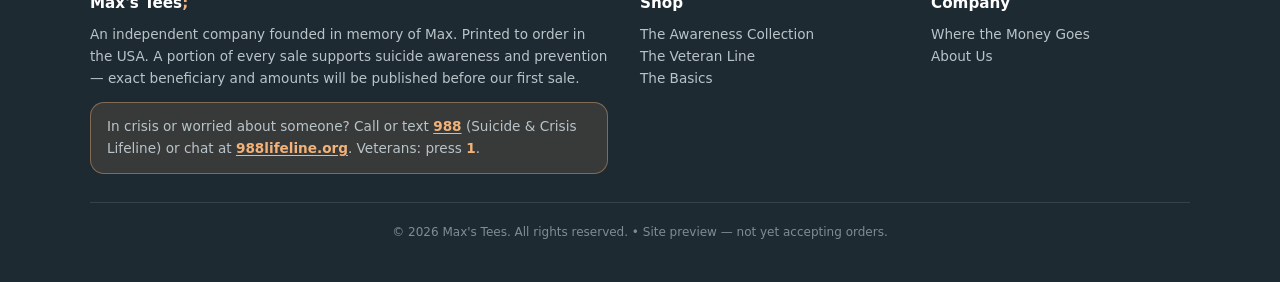
==== commit 2d47d0c6: "Veteran Line: The Ed (Yea, man! art) replaces Check Your Six Co-Authored-By: Claude Fable 5 <noreply" ====
--- a/veteran-line.html
+++ b/veteran-line.html
@@ -74,11 +74,11 @@
         </div>
 
         <div class="product">
-          <div class="art"><span class="give">Gives back</span><img src="img/vet-check-your-six.jpg" alt="White tee with CHECK YOUR SIX. CHECK YOUR BROTHERS. in bold"></div>
+          <div class="art"><span class="give">Gives back</span><img src="img/vet-yea-man.jpg" alt="Navy tee with Yea, man! in retro script and an American flag on the sleeve"></div>
           <div class="pbody">
-            <div class="pname">The Check Your Six Tee</div>
-            <div class="pdesc">Watch your back. Watch theirs harder.</div>
-            <div class="prow"><span class="price">$28</span><button class="add" onclick="addToCart('The Check Your Six Tee',28)">Add to Cart</button></div>
+            <div class="pname">The Ed</div>
+            <div class="pdesc">Some guys give speeches. Ed answers every hard day with a "Yea, man!" — and somehow that's enough.</div>
+            <div class="prow"><span class="price">$28</span><button class="add" onclick="addToCart('The Ed',28)">Add to Cart</button></div>
           </div>
         </div>
 
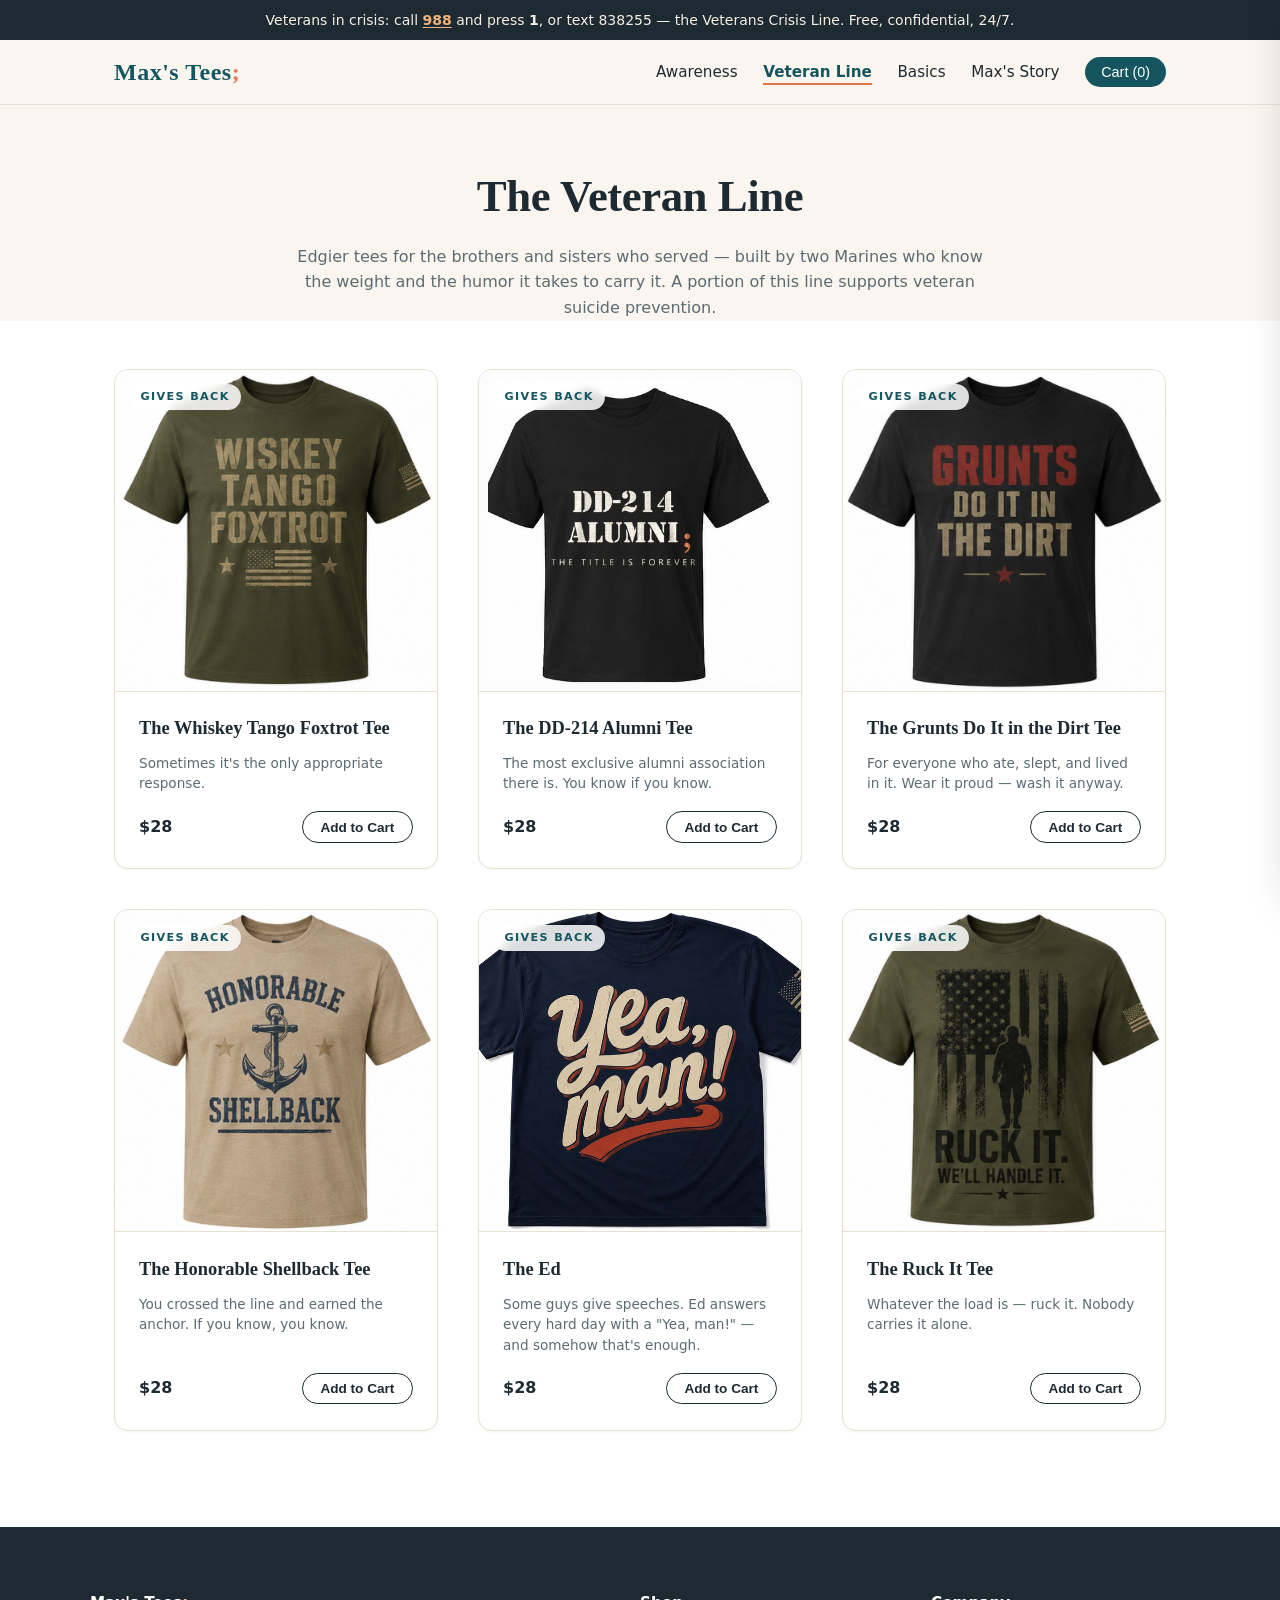
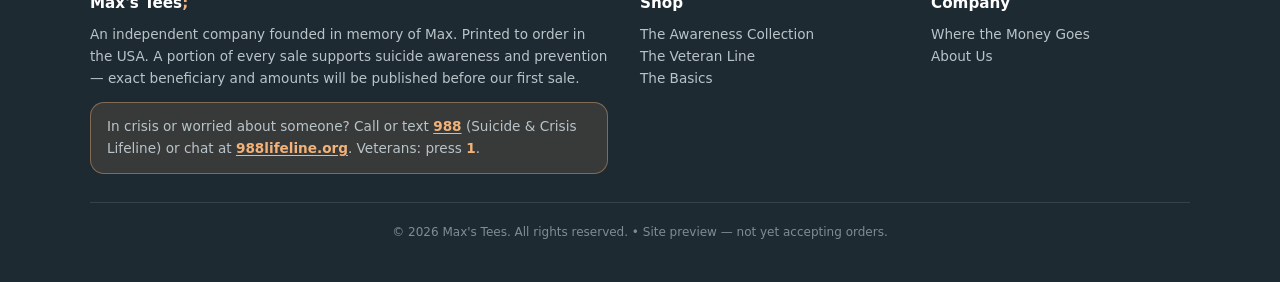
==== commit ddc7604c: "Veteran Line: add The Ruck It Tee as sixth product Co-Authored-By: Claude Fable 5 <noreply@anthropic" ====
--- a/veteran-line.html
+++ b/veteran-line.html
@@ -82,6 +82,15 @@
           </div>
         </div>
 
+        <div class="product">
+          <div class="art"><span class="give">Gives back</span><img src="img/vet-ruck-it.jpg" alt="Military green tee with RUCK IT. WE'LL HANDLE IT. under a distressed American flag and soldier silhouette"></div>
+          <div class="pbody">
+            <div class="pname">The Ruck It Tee</div>
+            <div class="pdesc">Whatever the load is — ruck it. Nobody carries it alone.</div>
+            <div class="prow"><span class="price">$28</span><button class="add" onclick="addToCart('The Ruck It Tee',28)">Add to Cart</button></div>
+          </div>
+        </div>
+
       </div>
     </div>
   </section>
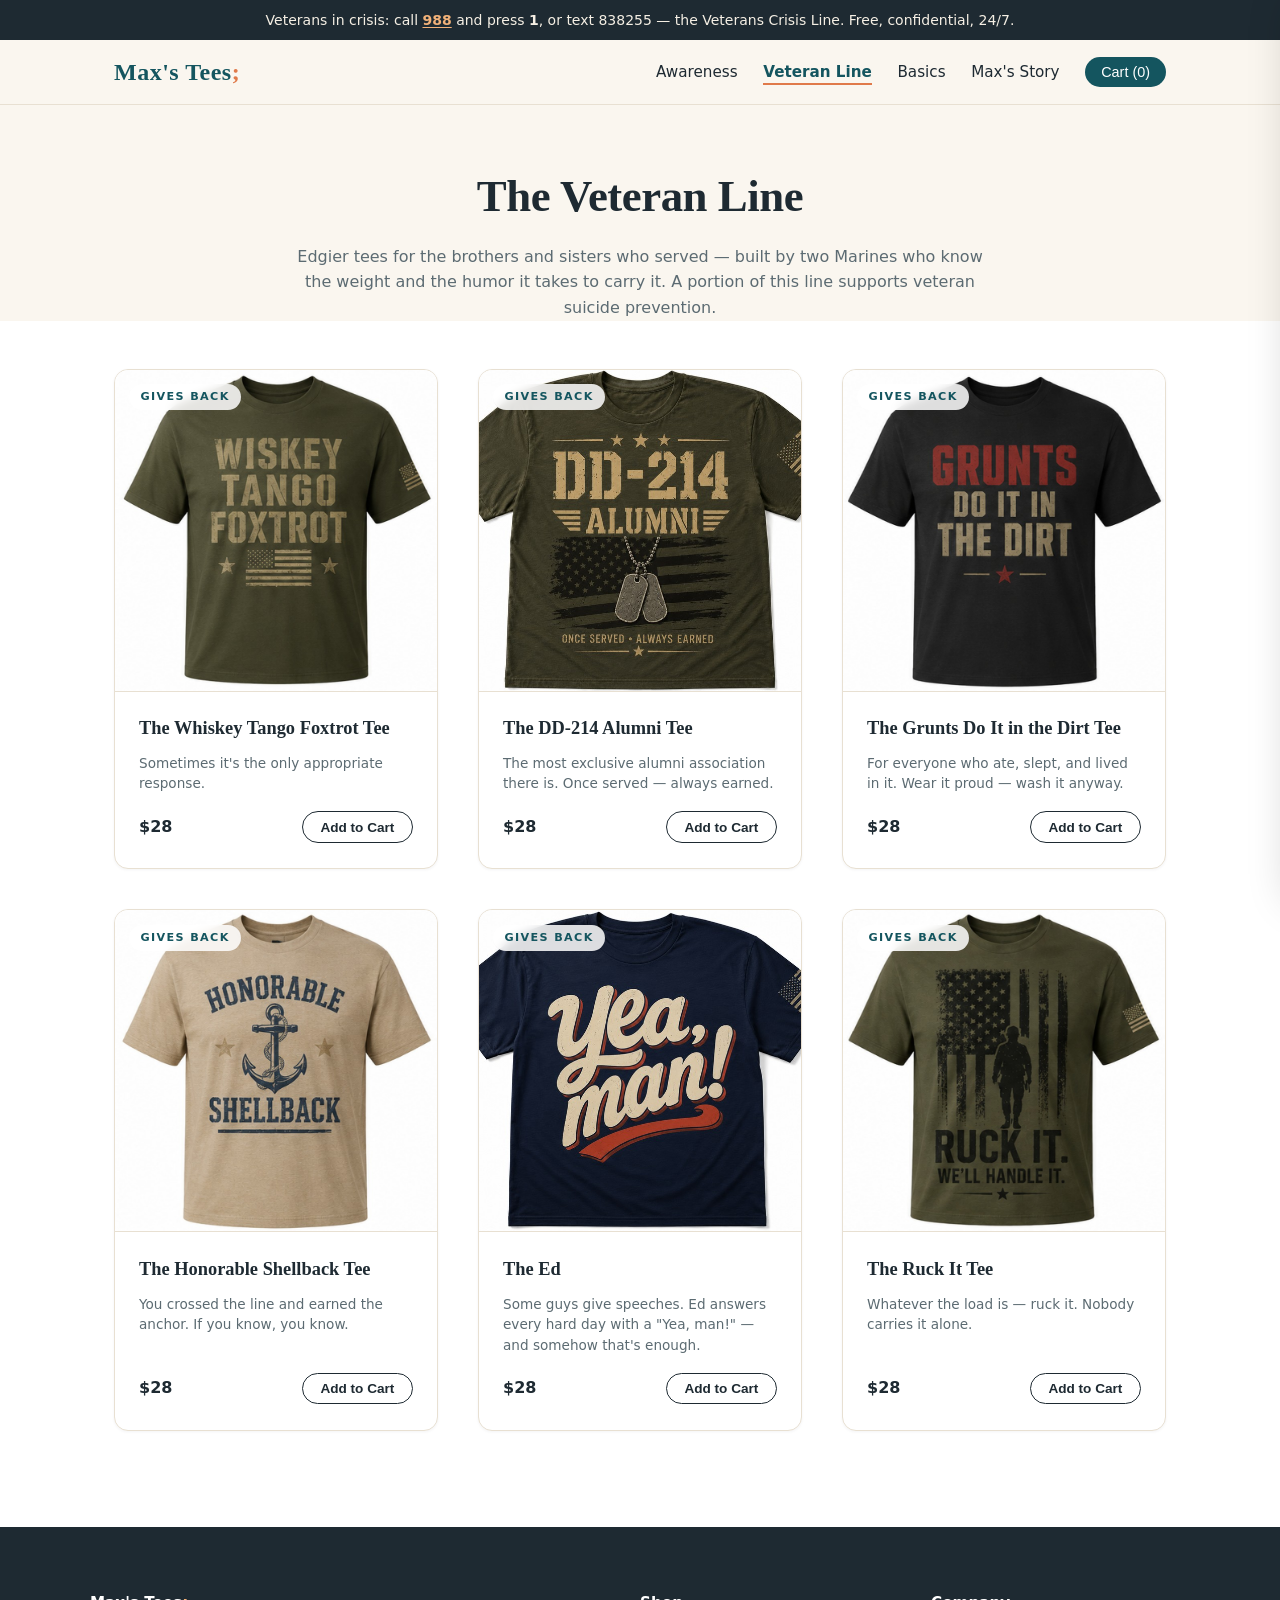
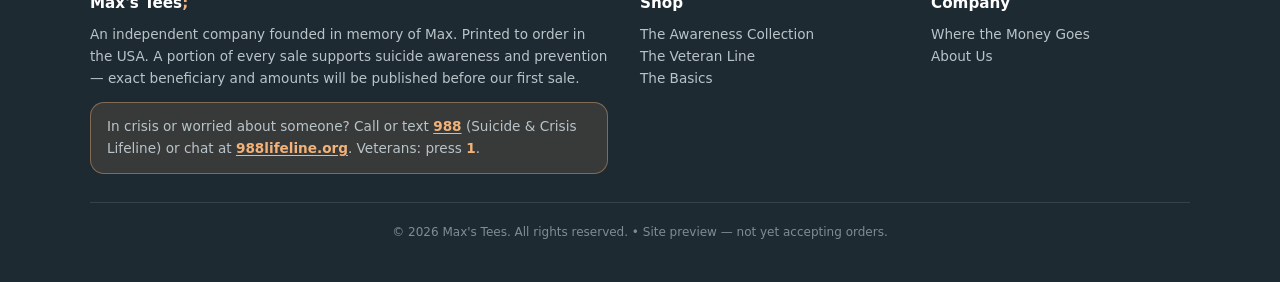
==== commit d8298340: "Veteran Line complete: Jeff's DD-214 Alumni art replaces final placeholder Co-Authored-By: Claude Fa" ====
--- a/veteran-line.html
+++ b/veteran-line.html
@@ -47,10 +47,10 @@
         </div>
 
         <div class="product">
-          <div class="art"><span class="give">Gives back</span><img src="img/vet-dd214.jpg" alt="Black tee with DD-214 ALUMNI; in stencil and THE TITLE IS FOREVER beneath"></div>
+          <div class="art"><span class="give">Gives back</span><img src="img/vet-dd214.jpg" alt="Military green tee with DD-214 ALUMNI in stencil, a distressed flag, dog tags, and ONCE SERVED ALWAYS EARNED"></div>
           <div class="pbody">
             <div class="pname">The DD-214 Alumni Tee</div>
-            <div class="pdesc">The most exclusive alumni association there is. You know if you know.</div>
+            <div class="pdesc">The most exclusive alumni association there is. Once served — always earned.</div>
             <div class="prow"><span class="price">$28</span><button class="add" onclick="addToCart('The DD-214 Alumni Tee',28)">Add to Cart</button></div>
           </div>
         </div>
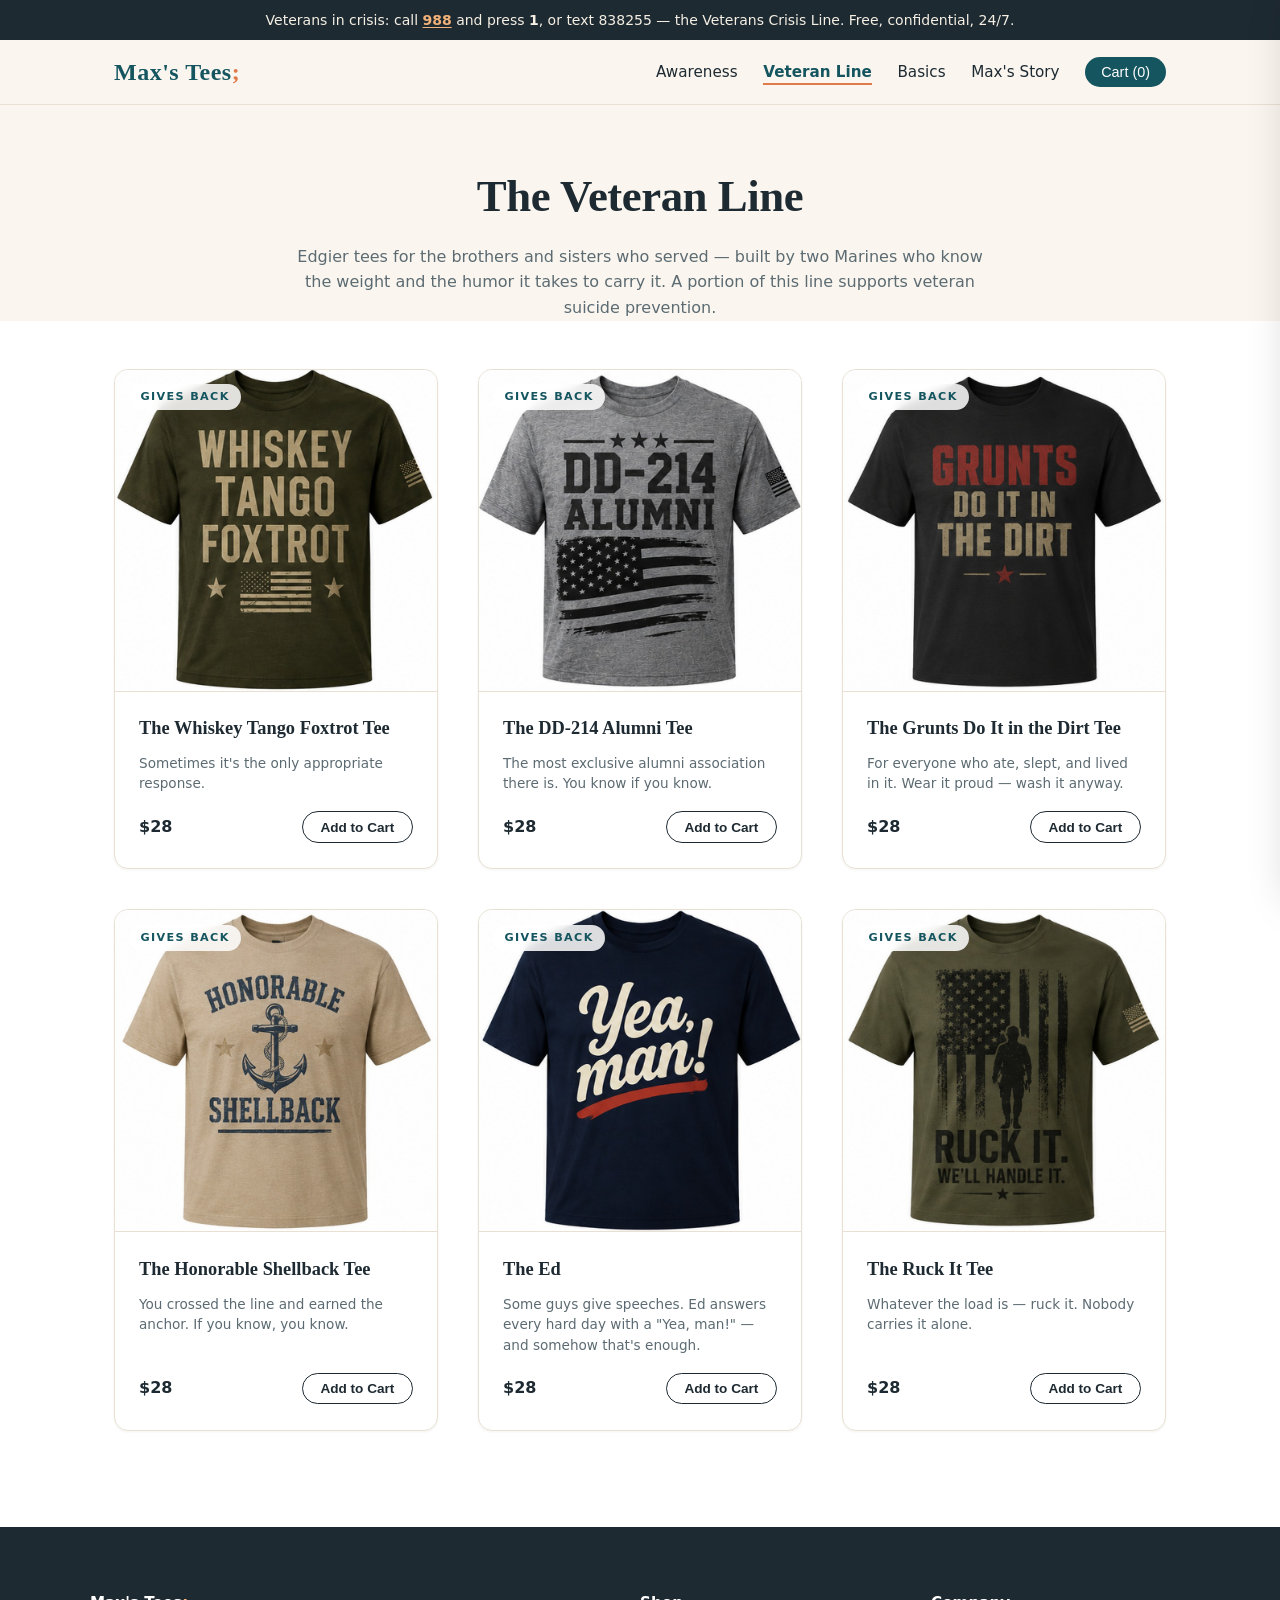
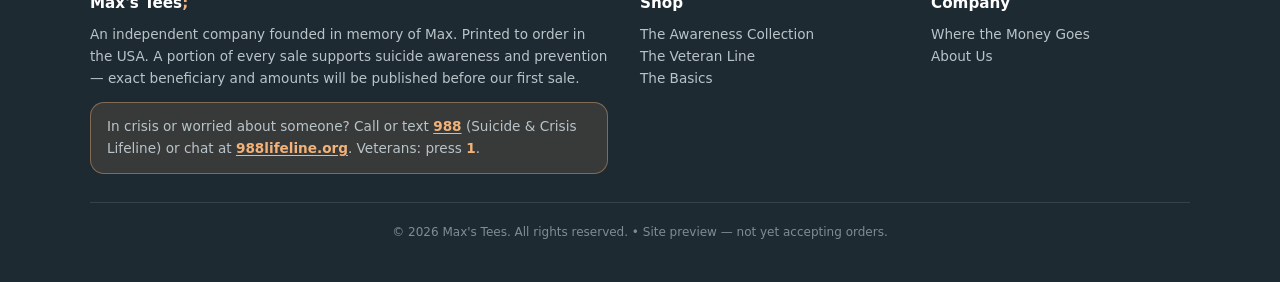
==== commit a528f223: "Updated art: WHISKEY typo fixed, new DD-214 gray colorway, cleaner Yea man; sync card copy Co-Author" ====
--- a/veteran-line.html
+++ b/veteran-line.html
@@ -38,7 +38,7 @@
       <div class="grid">
 
         <div class="product">
-          <div class="art"><span class="give">Gives back</span><img src="img/vet-wtf.jpg" alt="Military green tee with WHISKEY TANGO FOXTROT in stencil over an American flag with stars, flag on sleeve"></div>
+          <div class="art"><span class="give">Gives back</span><img src="img/vet-wtf.jpg" alt="Military green tee with WHISKEY TANGO FOXTROT stacked over an American flag with stars"></div>
           <div class="pbody">
             <div class="pname">The Whiskey Tango Foxtrot Tee</div>
             <div class="pdesc">Sometimes it's the only appropriate response.</div>
@@ -47,10 +47,10 @@
         </div>
 
         <div class="product">
-          <div class="art"><span class="give">Gives back</span><img src="img/vet-dd214.jpg" alt="Military green tee with DD-214 ALUMNI in stencil, a distressed flag, dog tags, and ONCE SERVED ALWAYS EARNED"></div>
+          <div class="art"><span class="give">Gives back</span><img src="img/vet-dd214.jpg" alt="Heather gray tee with DD-214 ALUMNI in black block letters over a distressed American flag"></div>
           <div class="pbody">
             <div class="pname">The DD-214 Alumni Tee</div>
-            <div class="pdesc">The most exclusive alumni association there is. Once served — always earned.</div>
+            <div class="pdesc">The most exclusive alumni association there is. You know if you know.</div>
             <div class="prow"><span class="price">$28</span><button class="add" onclick="addToCart('The DD-214 Alumni Tee',28)">Add to Cart</button></div>
           </div>
         </div>
@@ -74,7 +74,7 @@
         </div>
 
         <div class="product">
-          <div class="art"><span class="give">Gives back</span><img src="img/vet-yea-man.jpg" alt="Navy tee with Yea, man! in retro script and an American flag on the sleeve"></div>
+          <div class="art"><span class="give">Gives back</span><img src="img/vet-yea-man.jpg" alt="Navy tee with Yea, man! in retro cream script over a red underline swash"></div>
           <div class="pbody">
             <div class="pname">The Ed</div>
             <div class="pdesc">Some guys give speeches. Ed answers every hard day with a "Yea, man!" — and somehow that's enough.</div>
